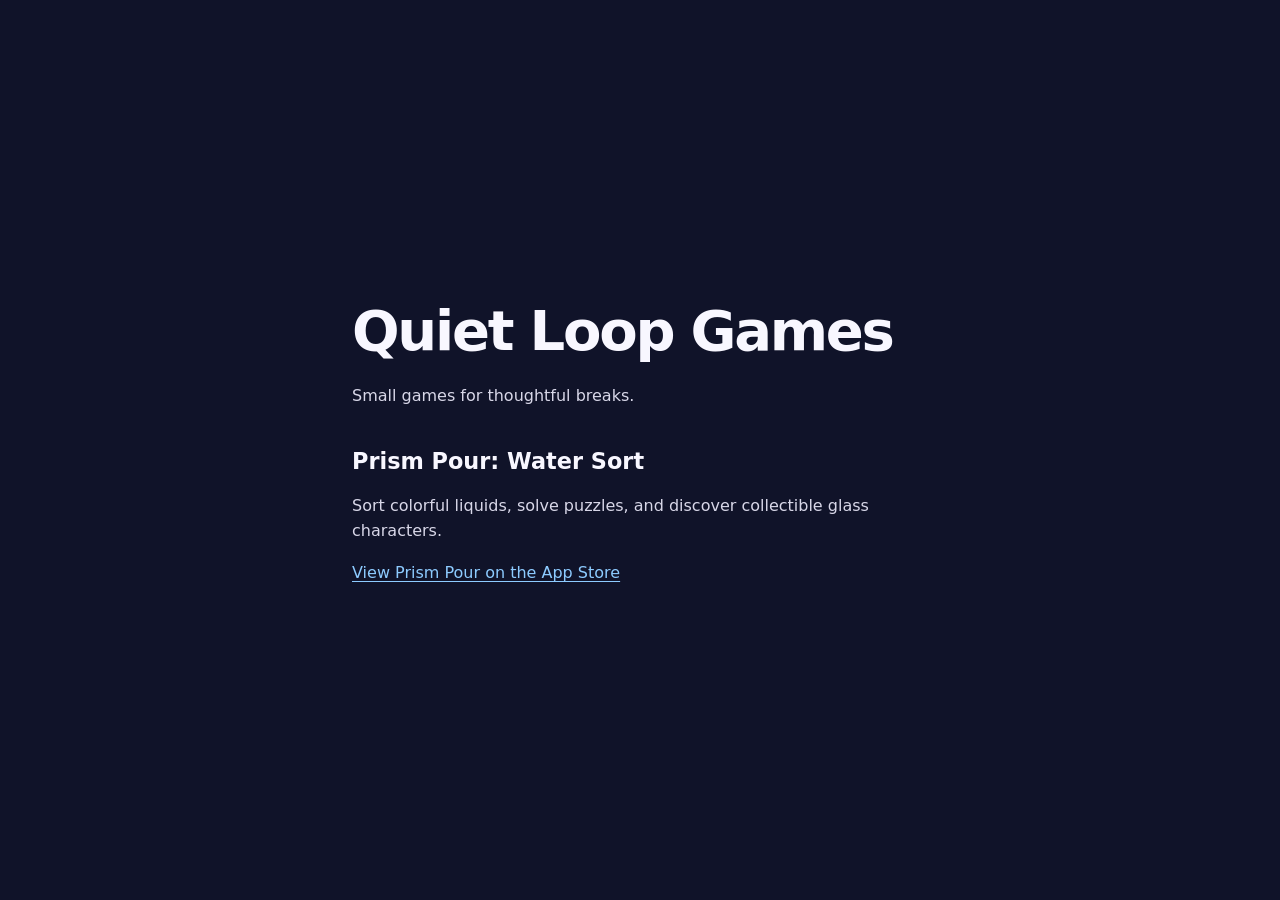
==== index.html @ 5b77ce79 "Add Quiet Loop Games developer website" ====
<!doctype html>
<html lang="en">
<head>
  <meta charset="utf-8">
  <meta name="viewport" content="width=device-width, initial-scale=1">
  <meta name="description" content="Quiet Loop Games creates casual puzzle games, including Prism Pour: Water Sort.">
  <title>Quiet Loop Games</title>
  <style>
    :root { color-scheme: dark; font-family: system-ui, -apple-system, BlinkMacSystemFont, "Segoe UI", sans-serif; }
    body { margin: 0; min-height: 100vh; display: grid; place-items: center; background: #101329; color: #f8f7ff; }
    main { max-width: 36rem; padding: 3rem 1.5rem; }
    h1 { font-size: clamp(2rem, 8vw, 3.5rem); letter-spacing: -.04em; margin: 0 0 1.2rem; }
    h2 { font-size: 1.4rem; margin-top: 2.5rem; }
    p { line-height: 1.6; color: #d8d7e8; }
    a { color: #8dcbff; text-underline-offset: .2em; }
  </style>
</head>
<body>
  <main>
    <h1>Quiet Loop Games</h1>
    <p>Small games for thoughtful breaks.</p>
    <h2>Prism Pour: Water Sort</h2>
    <p>Sort colorful liquids, solve puzzles, and discover collectible glass characters.</p>
    <p><a href="https://apps.apple.com/app/id6813909997">View Prism Pour on the App Store</a></p>
  </main>
</body>
</html>
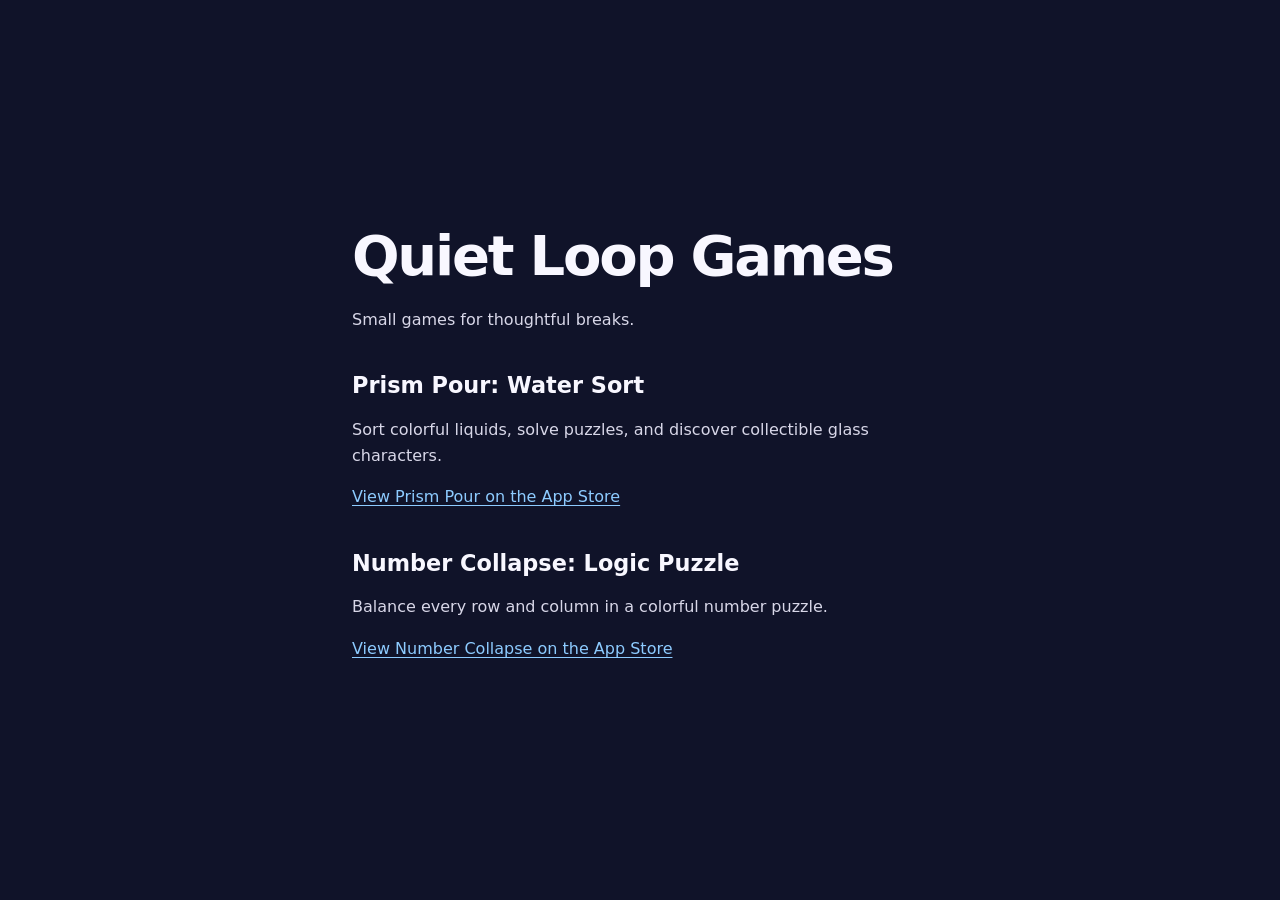
==== commit 7c670333: "List Number Collapse on shared developer website" ====
--- a/index.html
+++ b/index.html
@@ -3,7 +3,7 @@
 <head>
   <meta charset="utf-8">
   <meta name="viewport" content="width=device-width, initial-scale=1">
-  <meta name="description" content="Quiet Loop Games creates casual puzzle games, including Prism Pour: Water Sort.">
+  <meta name="description" content="Quiet Loop Games creates casual puzzle games, including Prism Pour: Water Sort and Number Collapse: Logic Puzzle.">
   <title>Quiet Loop Games</title>
   <style>
     :root { color-scheme: dark; font-family: system-ui, -apple-system, BlinkMacSystemFont, "Segoe UI", sans-serif; }
@@ -22,6 +22,9 @@
     <h2>Prism Pour: Water Sort</h2>
     <p>Sort colorful liquids, solve puzzles, and discover collectible glass characters.</p>
     <p><a href="https://apps.apple.com/app/id6813909997">View Prism Pour on the App Store</a></p>
+    <h2>Number Collapse: Logic Puzzle</h2>
+    <p>Balance every row and column in a colorful number puzzle.</p>
+    <p><a href="https://apps.apple.com/app/number-collapse-logic-puzzle/id6814004772">View Number Collapse on the App Store</a></p>
   </main>
 </body>
 </html>
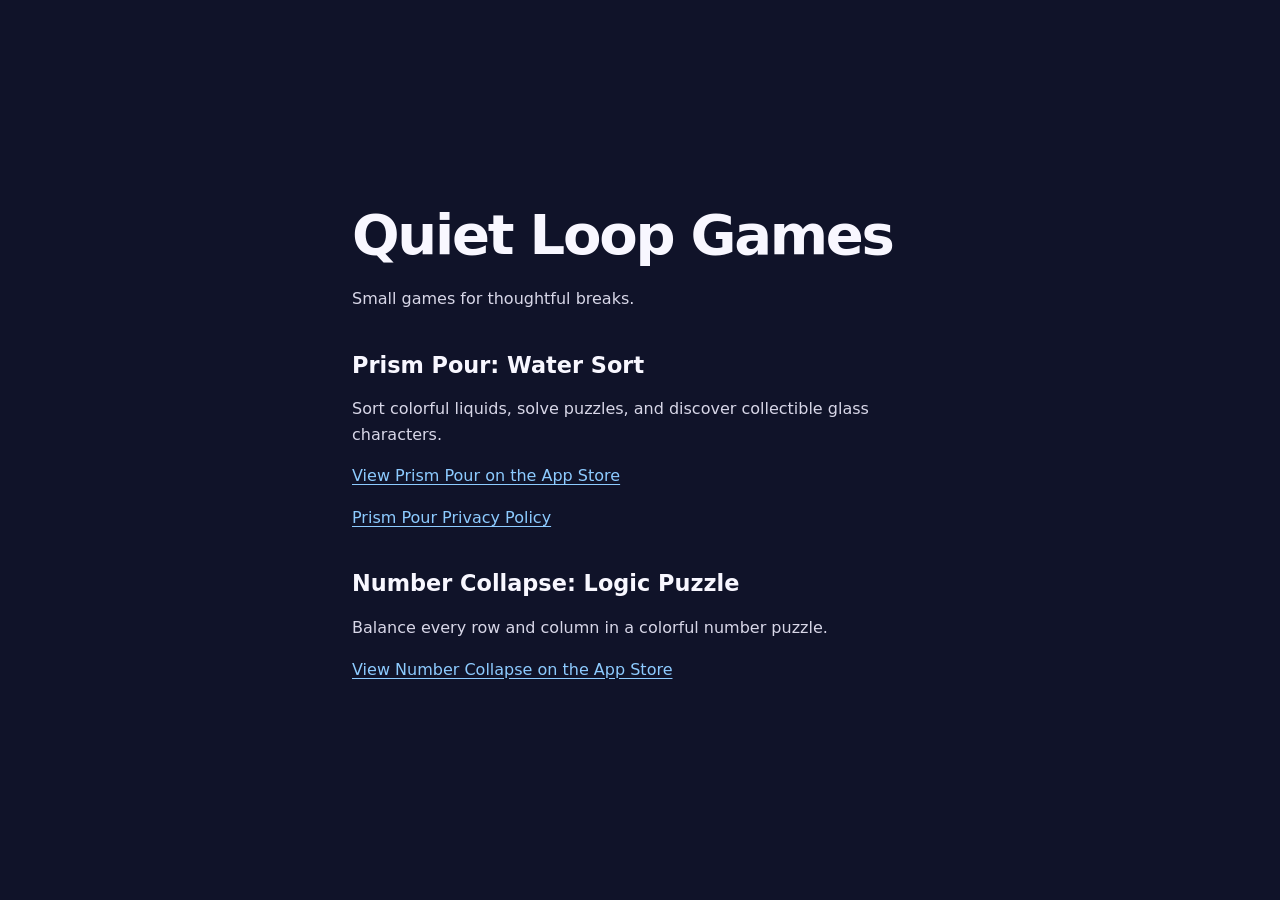
==== commit f9b96da5: "Link Prism Pour privacy policy from game homepage" ====
--- a/index.html
+++ b/index.html
@@ -22,6 +22,7 @@
     <h2>Prism Pour: Water Sort</h2>
     <p>Sort colorful liquids, solve puzzles, and discover collectible glass characters.</p>
     <p><a href="https://apps.apple.com/app/id6813909997">View Prism Pour on the App Store</a></p>
+    <p><a href="https://quietloopgames.github.io/prism-pour-privacy-policy/">Prism Pour Privacy Policy</a></p>
     <h2>Number Collapse: Logic Puzzle</h2>
     <p>Balance every row and column in a colorful number puzzle.</p>
     <p><a href="https://apps.apple.com/app/number-collapse-logic-puzzle/id6814004772">View Number Collapse on the App Store</a></p>
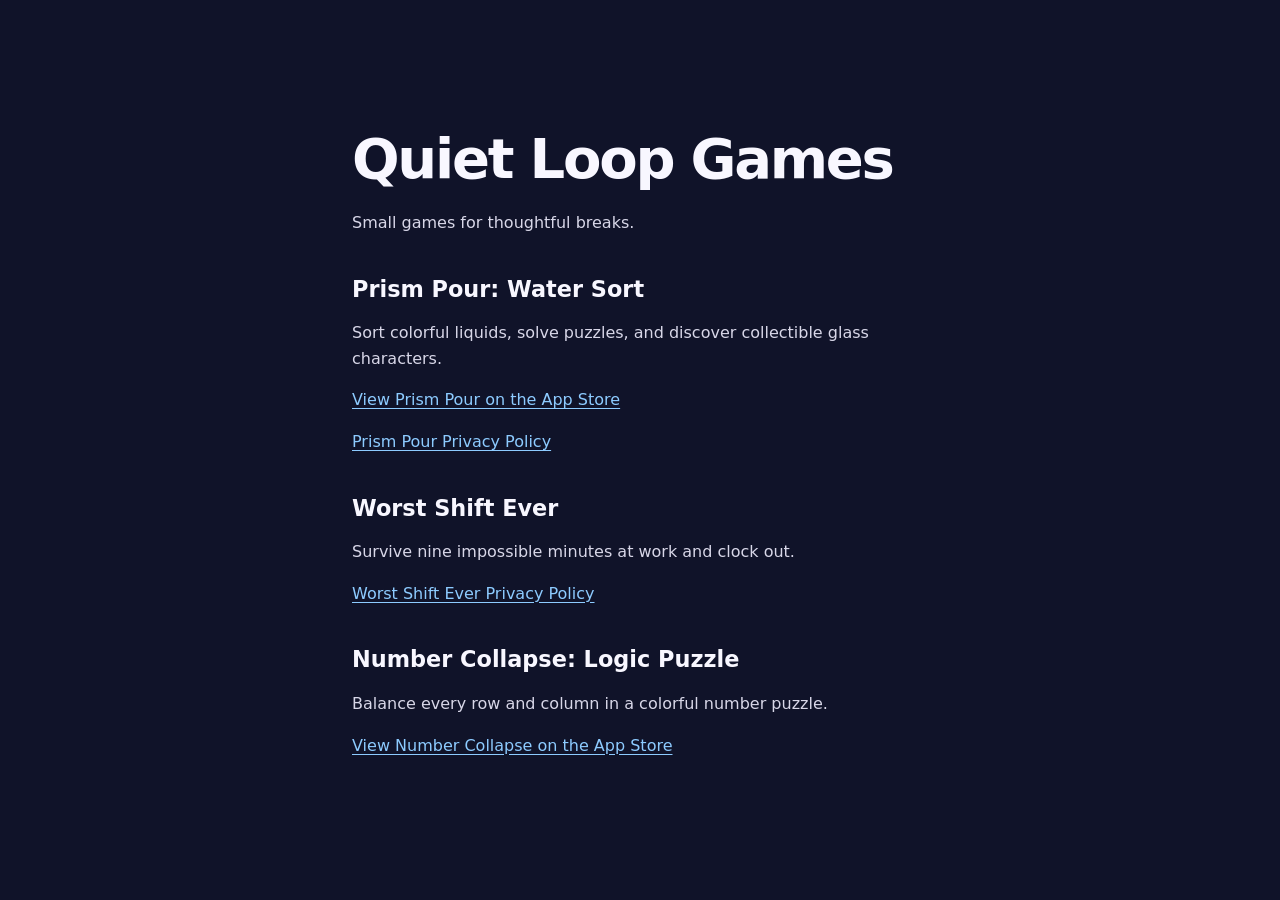
==== commit 6d528758: "Link Worst Shift Ever privacy policy from homepage" ====
--- a/index.html
+++ b/index.html
@@ -23,6 +23,9 @@
     <p>Sort colorful liquids, solve puzzles, and discover collectible glass characters.</p>
     <p><a href="https://apps.apple.com/app/id6813909997">View Prism Pour on the App Store</a></p>
     <p><a href="https://quietloopgames.github.io/prism-pour-privacy-policy/">Prism Pour Privacy Policy</a></p>
+    <h2>Worst Shift Ever</h2>
+    <p>Survive nine impossible minutes at work and clock out.</p>
+    <p><a href="https://quietloopgames.github.io/worst-shift-ever/privacy/">Worst Shift Ever Privacy Policy</a></p>
     <h2>Number Collapse: Logic Puzzle</h2>
     <p>Balance every row and column in a colorful number puzzle.</p>
     <p><a href="https://apps.apple.com/app/number-collapse-logic-puzzle/id6814004772">View Number Collapse on the App Store</a></p>
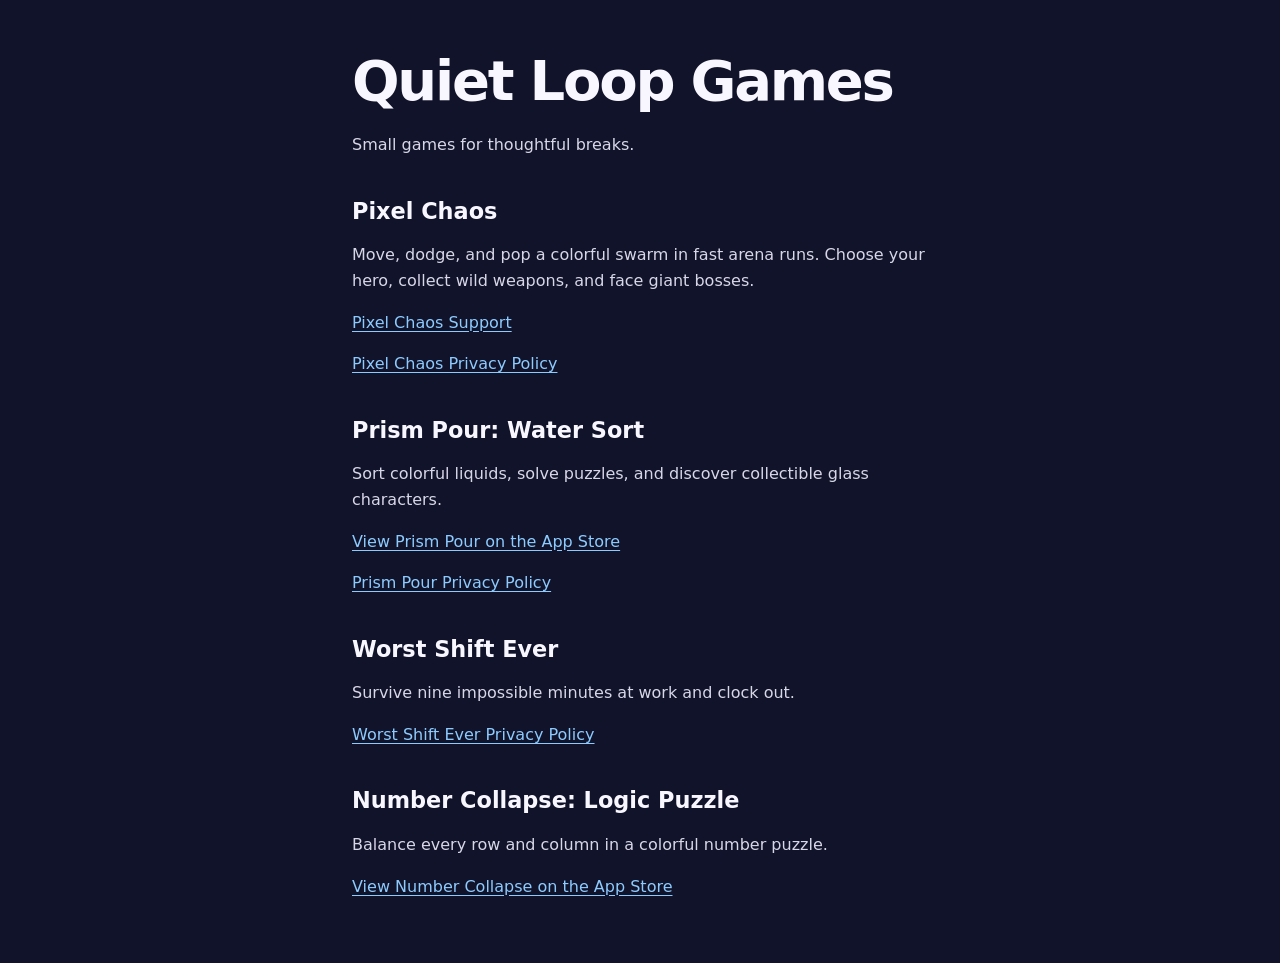
==== commit 6c1f7fe6: "Add Pixel Chaos to Quiet Loop Games homepage" ====
--- a/index.html
+++ b/index.html
@@ -3,7 +3,7 @@
 <head>
   <meta charset="utf-8">
   <meta name="viewport" content="width=device-width, initial-scale=1">
-  <meta name="description" content="Quiet Loop Games creates casual puzzle games, including Prism Pour: Water Sort and Number Collapse: Logic Puzzle.">
+  <meta name="description" content="Quiet Loop Games creates colorful mobile games, including Pixel Chaos, Prism Pour, Worst Shift Ever, and Number Collapse.">
   <title>Quiet Loop Games</title>
   <style>
     :root { color-scheme: dark; font-family: system-ui, -apple-system, BlinkMacSystemFont, "Segoe UI", sans-serif; }
@@ -19,6 +19,10 @@
   <main>
     <h1>Quiet Loop Games</h1>
     <p>Small games for thoughtful breaks.</p>
+    <h2>Pixel Chaos</h2>
+    <p>Move, dodge, and pop a colorful swarm in fast arena runs. Choose your hero, collect wild weapons, and face giant bosses.</p>
+    <p><a href="https://quietloopgames.github.io/pixel-chaos-privacy-policy/support/">Pixel Chaos Support</a></p>
+    <p><a href="https://quietloopgames.github.io/pixel-chaos-privacy-policy/">Pixel Chaos Privacy Policy</a></p>
     <h2>Prism Pour: Water Sort</h2>
     <p>Sort colorful liquids, solve puzzles, and discover collectible glass characters.</p>
     <p><a href="https://apps.apple.com/app/id6813909997">View Prism Pour on the App Store</a></p>
